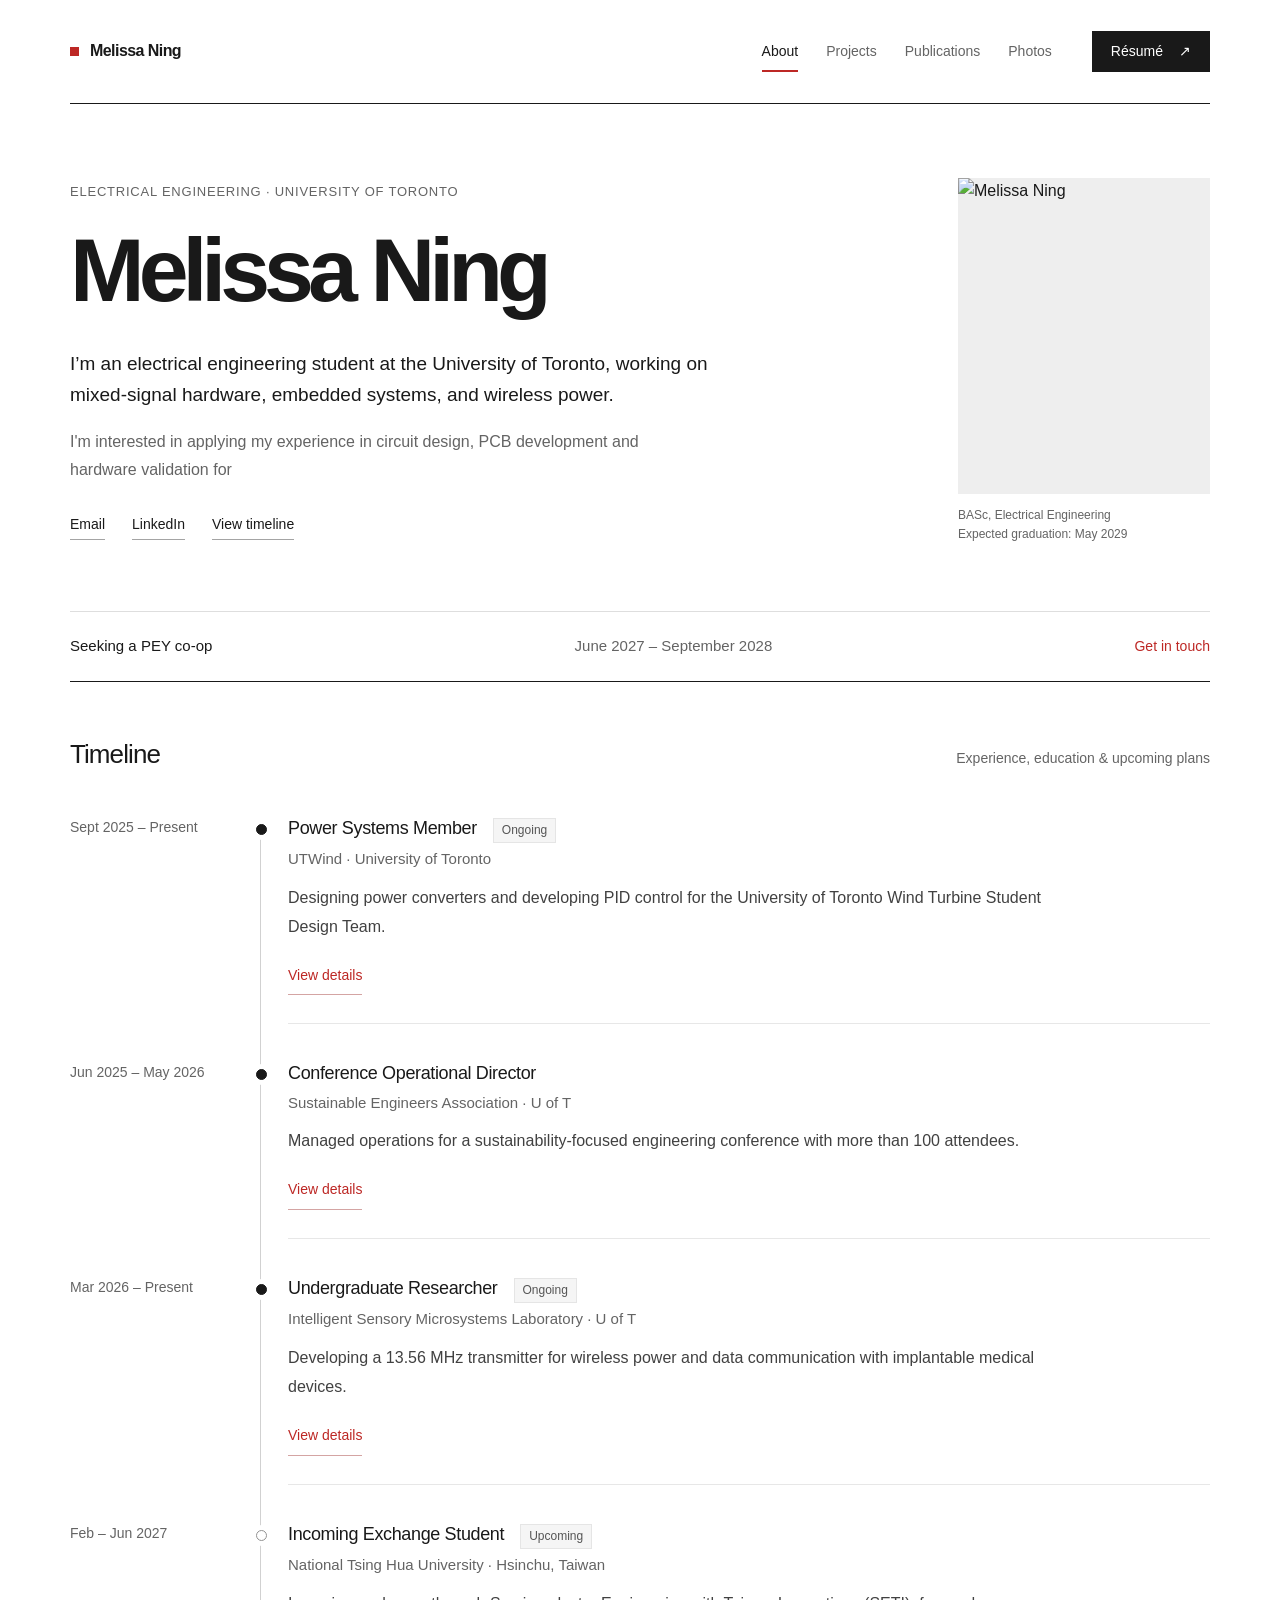
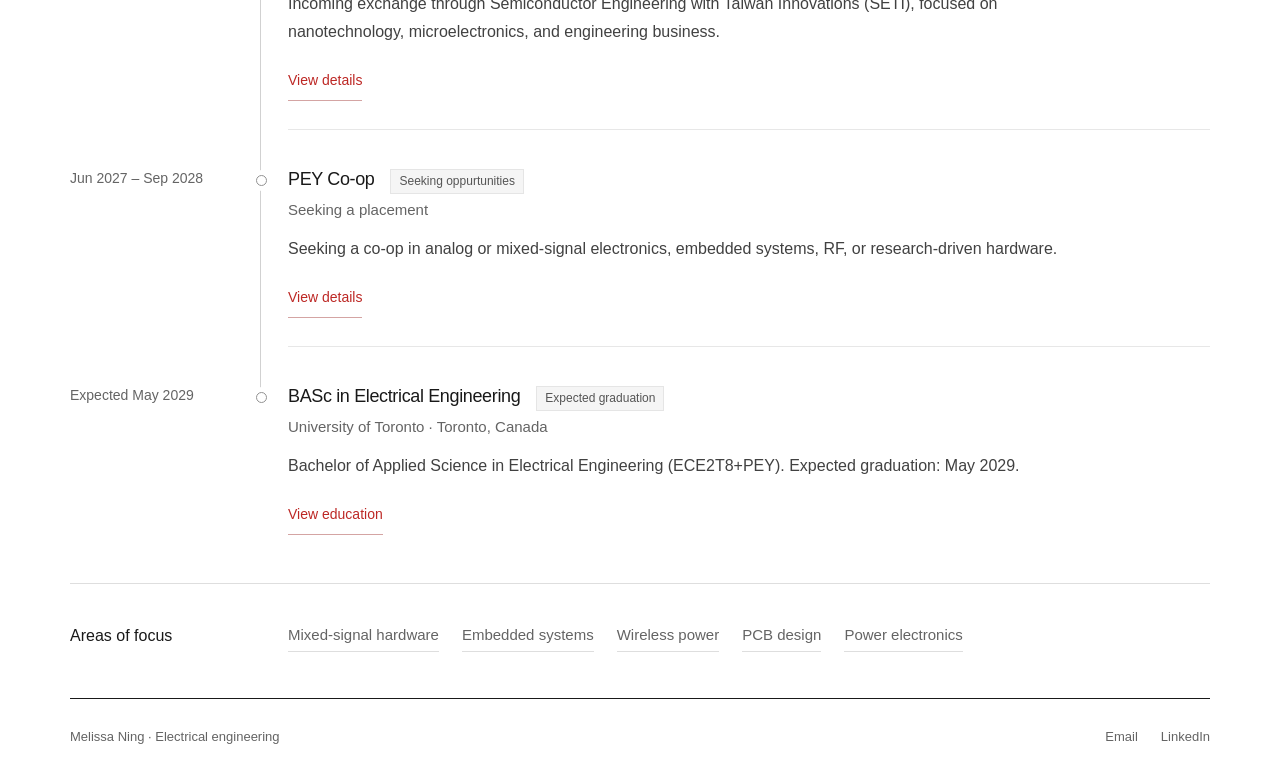
==== index.html @ c1f1effa "Add files via upload" ====
<!doctype html>
<html lang="en"><head>
<meta charset="utf-8"><meta name="viewport" content="width=device-width, initial-scale=1"><meta name="theme-color" content="#ffffff">
<title>Melissa Ning · Electrical Engineering</title><meta name="description" content="Electrical engineering student at the University of Toronto. Research, hardware development, embedded systems, and PEY co-op availability.">
<link rel="icon" type="image/svg+xml" href="data:image/svg+xml,%3Csvg xmlns='http://www.w3.org/2000/svg' viewBox='0 0 64 64'%3E%3Crect width='64' height='64' fill='%23191919'/%3E%3Ctext x='8' y='43' font-family='Arial,sans-serif' font-size='31' font-weight='700' fill='white'%3EMN%3C/text%3E%3Crect x='50' y='7' width='7' height='7' fill='%23bd2825'/%3E%3C/svg%3E"><link rel="stylesheet" href="styles.css">
<script src="content.js" defer></script><script src="app.js" defer></script>
</head><body data-page="home">
<a class="skip-link" href="#main">Skip to content</a>
<header class="site-header shell">
  <a class="wordmark" href="index.html" data-name>Melissa Ning</a>
  <div class="header-right">
    <nav class="site-nav" aria-label="Main navigation">
      <a href="index.html" data-page-link="home">About</a>
      <a href="projects.html" data-page-link="projects">Projects</a>
      <a href="publications.html" data-page-link="publications">Publications</a>
      <a href="photos.html" data-page-link="photos">Photos</a>
    </nav>
    <a class="button header-resume" href="assets/Melissa-Ning-Resume.pdf" target="_blank" rel="noopener" data-resume>Résumé <span aria-hidden="true">↗</span></a>
  </div>
</header>
<main class="shell" id="main"><section class="hero" aria-labelledby="home-title"><div class="hero-copy"><p class="eyebrow">Electrical engineering · University of Toronto</p><h1 id="home-title" data-name>Melissa Ning</h1><p class="intro" id="introduction"></p><p class="hero-description" id="about-description"></p><div class="contact-links"><a href="mailto:melissa.ning@mail.utoronto.ca" data-email>Email</a><a href="https://www.linkedin.com/in/melissa-ning/" target="_blank" rel="noopener noreferrer" data-linkedin>LinkedIn</a><a href="#experience">View timeline</a></div></div><figure class="portrait"><img id="portrait" src="assets/melissa.jpg" alt="Melissa Ning" width="252" height="316"><figcaption>BASc, Electrical Engineering<br>Expected graduation: May 2029</figcaption></figure></section>
<div class="availability"><strong id="availability-label">Seeking a PEY co-op</strong><span id="availability-dates">June 2027 – September 2028</span><a href="mailto:melissa.ning@mail.utoronto.ca" data-email>Get in touch</a></div>
<section class="home-section" id="experience" aria-labelledby="timeline-title"><div class="section-heading"><h2 id="timeline-title">Timeline</h2><p>Experience, education & upcoming plans</p></div><ol class="timeline" id="timeline"></ol></section>
<section class="skills" aria-labelledby="skills-title"><h2 id="skills-title">Areas of focus</h2><ul class="skill-list" id="skill-list"></ul></section><noscript><div class="no-script">Enable JavaScript to load the portfolio content. You can also <a href="assets/Melissa-Ning-Resume.pdf">read my résumé</a> or <a href="mailto:melissa.ning@mail.utoronto.ca">contact me by email</a>.</div></noscript></main>
<footer class="site-footer shell"><p><span data-name>Melissa Ning</span> · Electrical engineering</p><div class="footer-links"><a href="mailto:melissa.ning@mail.utoronto.ca" data-email>Email</a><a href="https://www.linkedin.com/in/melissa-ning/" target="_blank" rel="noopener noreferrer" data-linkedin>LinkedIn</a></div></footer>
<dialog class="experience-dialog" id="experience-dialog" aria-labelledby="experience-heading" aria-describedby="experience-subheading">
  <div class="experience-topbar"><span id="experience-date" class="panel-date"></span><button class="close-button" id="close-experience" aria-label="Close detail panel">×</button></div>
  <div class="experience-content"><span class="status" id="experience-status"></span><h2 id="experience-heading"></h2><p id="experience-subheading"></p><div id="experience-body"></div></div>
</dialog>
<dialog class="photo-dialog" id="photo-dialog" aria-labelledby="photo-title">
  <div class="dialog-topbar"><h2 id="photo-title">Photo</h2><button class="close-button" id="close-photo" aria-label="Close photo">×</button></div>
  <img class="full-photo" id="full-photo" alt="">
  <div class="dialog-navigation" id="photo-navigation"><button id="previous-photo">Previous</button><span class="photo-count" id="photo-count" aria-live="polite"></span><button id="next-photo">Next</button></div>
</dialog>
</body></html>
---- styles.css ----
:root{color-scheme:light;--paper:#fff;--ink:#191919;--muted:#646464;--line:#dedede;--soft:#f5f5f5;--accent:#bd2825;--sans:'Helvetica Neue',Helvetica,Arial,sans-serif}
*{box-sizing:border-box}html{scroll-behavior:smooth;scroll-padding-top:2rem}body{margin:0;background:var(--paper);color:var(--ink);font-family:var(--sans);font-size:1rem;line-height:1.65;-webkit-font-smoothing:antialiased}button,input{font:inherit}button,a{touch-action:manipulation;-webkit-tap-highlight-color:transparent}a{color:inherit;text-decoration:none}button{cursor:pointer}img{max-width:100%}button:focus-visible,a:focus-visible,summary:focus-visible{outline:2px solid var(--accent);outline-offset:5px}::selection{background:#f3d2d1;color:#191919}[hidden]{display:none!important}
.shell{width:min(1140px,calc(100% - 112px));margin-inline:auto}.skip-link{position:fixed;z-index:10;top:-90px;left:18px;padding:10px 18px;background:var(--ink);color:#fff}.skip-link:focus{top:18px}
.site-header{display:flex;align-items:center;justify-content:space-between;gap:28px;min-height:104px;border-bottom:1px solid var(--ink)}.wordmark{font-size:1rem;letter-spacing:-.035em;font-weight:700;white-space:nowrap}.wordmark:before{content:'';display:inline-block;width:9px;height:9px;background:var(--accent);margin-right:11px}.header-right{display:flex;align-items:center;gap:40px}.site-nav{display:flex;align-items:center;gap:28px}.site-nav a{font-size:.875rem;color:var(--muted);position:relative;padding:12px 0}.site-nav a:hover{color:var(--ink)}.site-nav a[aria-current=page]{color:var(--ink);font-weight:500}.site-nav a[aria-current=page]:after{content:'';position:absolute;height:2px;background:var(--accent);bottom:3px;left:0;right:0}.button{display:inline-flex;align-items:center;justify-content:center;gap:16px;background:var(--ink);color:#fff;border:1px solid var(--ink);padding:9px 18px;font-size:.875rem;line-height:1.5}.button:hover{background:#414141}.button.secondary{background:#fff;color:var(--ink);border-color:#aaa}.button.secondary:hover{background:var(--soft)}
.hero{padding:74px 0 67px;display:grid;grid-template-columns:minmax(0,1fr) 252px;gap:80px;align-items:center}.eyebrow{margin:0 0 20px;font-size:.8125rem;line-height:1.6;letter-spacing:.06em;text-transform:uppercase;color:var(--muted);font-weight:500}.hero h1{font-weight:600;font-size:clamp(3.5rem,7vw,5.625rem);letter-spacing:-.067em;line-height:1.05;margin:0 0 31px}.intro{font-size:1.1875rem;line-height:1.65;max-width:650px;margin:0 0 17px}.hero-description{font-size:1rem;line-height:1.8;color:var(--muted);max-width:610px;margin:0}.contact-links{display:flex;flex-wrap:wrap;gap:27px;margin-top:28px}.contact-links a{font-size:.875rem;border-bottom:1px solid #a4a4a4;padding-bottom:3px}.contact-links a:hover{color:var(--accent);border-color:var(--accent)}.portrait{margin:0}.portrait img{width:252px;height:316px;display:block;object-fit:cover;background:#eee}.portrait figcaption{margin-top:12px;font-size:.75rem;color:var(--muted);line-height:1.6}
.availability{display:flex;justify-content:space-between;align-items:center;gap:28px;border-top:1px solid var(--line);border-bottom:1px solid var(--ink);padding:22px 0}.availability strong{font-weight:500;font-size:.9375rem}.availability span{font-size:.9375rem;color:var(--muted)}.availability a{font-size:.875rem;color:var(--accent);white-space:nowrap}.availability a:hover{text-decoration:underline}
.home-section{padding:56px 0 48px;border-bottom:1px solid var(--line)}.section-heading{display:flex;align-items:baseline;justify-content:space-between;gap:25px;margin-bottom:43px}.section-heading h2{font-size:1.625rem;line-height:1.3;letter-spacing:-.035em;font-weight:500;margin:0}.section-heading p{font-size:.875rem;color:var(--muted);margin:0}.timeline{margin:0;padding:0;list-style:none}.timeline-item{display:grid;grid-template-columns:178px minmax(0,1fr);column-gap:40px;padding:0 0 36px;position:relative}.timeline-item:last-child{padding-bottom:0}.timeline-item:before{content:'';position:absolute;left:190px;top:10px;bottom:-10px;width:1px;background:#d1d1d1}.timeline-item:last-child:before{display:none}.timeline-item:after{content:'';position:absolute;left:186px;top:9px;width:9px;height:9px;background:var(--ink);border:1px solid var(--ink);border-radius:50%;box-shadow:0 0 0 5px #fff}.timeline-item.future:after{background:#fff;border-color:#929292}.timeline-date{font-size:.875rem;color:var(--muted);line-height:1.7;margin:0;padding-top:1px}.timeline-copy{padding-bottom:28px;border-bottom:1px solid #e7e7e7;min-width:0}.timeline-item:last-child .timeline-copy{padding-bottom:0;border-bottom:0}.timeline-title-row{display:flex;align-items:baseline;flex-wrap:wrap;gap:8px 16px}.timeline-copy h3{font-size:1.125rem;font-weight:500;letter-spacing:-.02em;line-height:1.45;margin:0}.status{display:inline-block;color:#555;background:var(--soft);border:1px solid #e5e5e5;padding:2px 8px;font-size:.75rem;line-height:1.6;font-weight:400}.timeline-organization{font-size:.9375rem;color:var(--muted);line-height:1.65;margin:4px 0 12px}.timeline-description{font-size:1rem;line-height:1.8;margin:0;color:#414141;max-width:770px}.entry-highlights{font-size:1rem;line-height:1.85;padding-left:20px;margin:17px 0;color:#414141}.entry-highlights li{margin-bottom:10px;padding-left:3px}.entry-highlights li::marker{color:#888}.skills{padding:39px 0 46px;display:grid;grid-template-columns:218px minmax(0,1fr);gap:0}.skills h2{font-size:1rem;font-weight:500;margin:0}.skill-list,.tag-list{display:flex;gap:8px 23px;flex-wrap:wrap;list-style:none;padding:0;margin:0;color:var(--muted);font-size:.9375rem}.skill-list li{padding:0 0 4px;border-bottom:1px solid var(--line)}
.page-heading{padding:64px 0 47px;max-width:860px}.page-heading h1{font-weight:500;letter-spacing:-.06em;font-size:clamp(3rem,6vw,4.625rem);line-height:1.07;margin:0 0 24px}.page-heading .eyebrow{margin-bottom:16px}.page-description{font-size:1.0625rem;color:var(--muted);margin:0;max-width:720px;line-height:1.8}.entry-list{border-top:1px solid var(--ink)}.work-entry{display:grid;grid-template-columns:178px minmax(0,1fr);column-gap:40px;padding:36px 0 42px;border-bottom:1px solid var(--line);scroll-margin-top:30px}.work-meta{padding-top:3px}.work-meta .eyebrow{font-size:.75rem;letter-spacing:.045em;margin:0 0 15px}.work-main{min-width:0}.work-main h2{font-size:1.75rem;line-height:1.25;font-weight:500;letter-spacing:-.045em;margin:0 0 12px}.work-main h2 a:hover{color:var(--accent)}.work-organization{font-size:.9375rem;line-height:1.6;color:var(--muted);margin:0 0 21px}.work-description{font-size:1rem;line-height:1.85;margin:0 0 20px;max-width:750px}.tag-list{font-size:.8125rem;gap:8px 17px;margin-top:22px}.tag-list li{color:#686868}.project-link{display:inline-block;font-size:.875rem;color:var(--accent);margin-top:22px;padding-bottom:3px;border-bottom:1px solid #d4a4a3}.entry-links{display:flex;flex-wrap:wrap;gap:16px 24px;margin-top:22px}.entry-links a{font-size:.875rem;color:var(--accent);text-decoration:underline;text-underline-offset:4px}.publication-entry .work-main h2{font-size:1.55rem}.publication-entry .work-description{margin-bottom:0}.page-main{min-height:calc(100vh - 205px);padding-bottom:70px}.empty-state{padding:30px 0;color:var(--muted)}
.breadcrumbs{font-size:.8125rem;color:var(--muted);margin:32px 0 0;display:flex;flex-wrap:wrap;gap:10px}.breadcrumbs a{text-decoration:underline;text-underline-offset:3px}.project-heading{padding-top:34px;max-width:990px}.project-heading h1{font-size:clamp(2.7rem,5.2vw,4rem);max-width:930px}.project-heading .page-description{font-size:1.1875rem;color:#414141;max-width:820px}.project-layout{display:grid;grid-template-columns:178px minmax(0,1fr);gap:40px;border-top:1px solid var(--ink);padding-top:36px}.project-sidebar{align-self:start;position:sticky;top:28px;font-size:.8125rem;color:var(--muted)}.project-sidebar h2{font-size:.8125rem;font-weight:500;color:var(--ink);margin:0 0 15px}.project-sidebar ul{list-style:none;padding:0;margin:0 0 28px;display:grid;gap:10px}.project-sidebar a:hover{color:var(--accent);text-decoration:underline}.project-sidebar .status{margin-bottom:26px}.project-content{min-width:0}.project-section{padding:0 0 37px;margin:0 0 36px;border-bottom:1px solid var(--line);scroll-margin-top:30px}.project-section:last-child{border:0;margin-bottom:0;padding-bottom:0}.project-section h2{font-size:1.5rem;font-weight:500;letter-spacing:-.035em;line-height:1.3;margin:0 0 23px}.project-section p{font-size:1rem;line-height:1.85;color:#414141;margin:0 0 20px}.project-section p:last-child{margin-bottom:0}.project-footer-link{display:inline-block;font-size:.875rem;border-bottom:1px solid #a9a9a9;margin-top:43px}.table-wrap{overflow-x:auto;margin:24px 0}.project-table{width:100%;border-collapse:collapse;text-align:left;font-size:.9375rem}.project-table th,.project-table td{padding:12px 15px;border-bottom:1px solid var(--line);vertical-align:top}.project-table th{font-weight:500;background:var(--soft)}
.photo-grid{display:grid;grid-template-columns:repeat(3,minmax(0,1fr));gap:30px 24px}.photo-tile{margin:0;min-width:0}.photo-button{border:0;padding:0;background:transparent;display:block;position:relative;width:100%;text-align:left;overflow:hidden}.photo-button img{width:100%;aspect-ratio:4/5;object-fit:cover;display:block;transition:opacity .18s;background:#eee}.photo-button:hover img{opacity:.9}.photo-tile figcaption{font-size:.875rem;line-height:1.7;color:var(--muted);margin-top:12px}.work-photos{grid-template-columns:repeat(2,minmax(0,1fr));gap:27px 20px;margin-top:26px}.work-photos .photo-button img{aspect-ratio:4/3;object-fit:contain;background:#f7f7f7}.photo-wide{grid-column:1/-1}.work-photos .photo-wide img{aspect-ratio:auto;max-height:650px}.photo-error{font-size:.875rem;color:var(--muted)}
.photo-dialog{width:min(1000px,calc(100vw - 40px));max-height:calc(100dvh - 40px);border:0;padding:20px 24px 24px;background:#fff;color:var(--ink);overflow:auto;overscroll-behavior:contain;box-shadow:0 20px 70px #0003}.photo-dialog::backdrop{background:#171717ba}.dialog-topbar{display:flex;align-items:center;justify-content:space-between;gap:20px;margin-bottom:18px}.dialog-topbar h2{font-size:1rem;font-weight:500;line-height:1.5;margin:0}.close-button{display:grid;place-items:center;background:#fff;border:1px solid #d7d7d7;width:36px;height:36px;font-size:1.625rem;line-height:1;color:var(--ink);flex-shrink:0}.close-button:hover{background:var(--soft)}.full-photo{display:block;width:100%;max-height:calc(100dvh - 195px);object-fit:contain}.dialog-navigation{display:flex;justify-content:space-between;align-items:center;gap:20px;margin-top:20px}.dialog-navigation button{background:transparent;padding:4px 0;border:0;font-size:.875rem;color:var(--accent)}.dialog-navigation button:disabled{opacity:.4;cursor:default}.photo-count{font-size:.8125rem;color:var(--muted)}
.site-footer{display:flex;justify-content:space-between;gap:20px;padding:27px 0 32px;border-top:1px solid var(--ink);font-size:.8125rem;color:var(--muted)}.site-footer p{margin:0}.footer-links{display:flex;flex-wrap:wrap;gap:23px}.footer-links a:hover{color:var(--ink);text-decoration:underline}.no-script{border:1px solid var(--line);padding:24px;margin:25px 0}.no-script a{text-decoration:underline}
@media(max-width:1050px){.shell{width:calc(100% - 72px)}.hero{gap:48px;grid-template-columns:minmax(0,1fr) 220px}.portrait img{width:220px;height:278px}.header-right{gap:28px}.site-nav{gap:22px}.timeline-item,.work-entry,.project-layout{grid-template-columns:153px minmax(0,1fr);gap:32px}.timeline-item:before{left:164px}.timeline-item:after{left:160px}.skills{grid-template-columns:185px minmax(0,1fr)}}
@media(max-width:760px){.shell{width:calc(100% - 44px)}.site-header{flex-wrap:wrap;min-height:0;padding:22px 0 0;gap:18px}.header-right{display:contents}.header-resume{margin-left:auto;padding:7px 14px}.site-nav{order:3;width:100%;justify-content:space-between;padding:3px 0 12px;gap:18px}.site-nav a{font-size:.875rem}.hero{padding:42px 0 38px;gap:30px;grid-template-columns:minmax(0,1fr) 150px;align-items:start}.hero h1{font-size:3.6rem;margin-bottom:24px}.hero .eyebrow{font-size:.75rem}.intro{font-size:1.0625rem}.portrait img{width:150px;height:195px}.portrait figcaption{font-size:.75rem}.contact-links{gap:20px;margin-top:23px}.availability{flex-wrap:wrap;gap:8px 18px;padding:18px 0}.availability span{font-size:.875rem}.availability a{margin-left:auto}.home-section{padding:40px 0}.section-heading{margin-bottom:34px}.section-heading h2{font-size:1.5rem}.section-heading p{font-size:.8125rem}.timeline-item{grid-template-columns:1fr;padding-left:24px;padding-bottom:29px;gap:7px}.timeline-item:before{left:4px;top:10px}.timeline-item:after{left:0;top:9px}.timeline-date{font-size:.8125rem;margin-bottom:5px}.timeline-copy{padding-bottom:26px}.timeline-copy h3{font-size:1.0625rem}.timeline-organization{font-size:.875rem}.skills{grid-template-columns:1fr;gap:20px;padding:32px 0 43px}.skill-list{font-size:.875rem}.page-heading{padding:44px 0 35px}.page-heading h1{font-size:3.4rem}.page-description{font-size:1rem}.work-entry{grid-template-columns:1fr;gap:21px;padding:28px 0 33px}.work-meta{display:flex;flex-wrap:wrap;align-items:center;gap:12px 18px;padding:0}.work-meta .eyebrow{margin:0}.work-main h2{font-size:1.45rem}.work-organization{font-size:.875rem;margin-bottom:19px}.publication-entry .work-main h2{font-size:1.4rem}.page-main{padding-bottom:42px}.photo-grid{grid-template-columns:repeat(2,minmax(0,1fr));gap:25px 18px}.site-footer{font-size:.8125rem;flex-wrap:wrap;padding:24px 0}.photo-dialog{width:calc(100vw - 24px);max-height:calc(100dvh - 24px);padding:15px}.full-photo{max-height:calc(100dvh - 170px)}.project-layout{grid-template-columns:1fr;gap:30px;padding-top:25px}.project-sidebar{position:static;display:flex;flex-wrap:wrap;gap:14px 24px;border-bottom:1px solid var(--line);padding-bottom:22px}.project-sidebar h2{width:100%;margin:0}.project-sidebar ul{display:flex;flex-wrap:wrap;gap:9px 19px;margin:0}.project-sidebar .status{margin:0}.project-heading{padding-top:28px}.project-heading .page-description{font-size:1.0625rem}.project-section{padding-bottom:28px;margin-bottom:28px}.project-section h2{font-size:1.375rem}}
@media(max-width:520px){.shell{width:calc(100% - 38px)}.hero{grid-template-columns:1fr;gap:30px;padding-top:37px}.hero h1{font-size:3.8rem}.portrait{display:flex;align-items:flex-end;gap:20px}.portrait img{width:132px;height:165px}.portrait figcaption{max-width:160px;margin:0 0 2px;font-size:.8125rem}.availability{display:grid;grid-template-columns:1fr auto;gap:3px 14px}.availability strong{grid-column:1}.availability span{grid-column:1}.availability a{grid-column:2;grid-row:1/3;margin:0;font-size:.8125rem}.section-heading{align-items:start;flex-direction:column;gap:7px}.page-heading h1{font-size:3rem}.project-heading h1{font-size:2.6rem}.photo-grid{grid-template-columns:1fr}.timeline-title-row{gap:7px 11px}.footer-links{gap:21px}}
@media(prefers-reduced-motion:reduce){html{scroll-behavior:auto}*,*:before,*:after{transition:none!important;animation:none!important}}
.timeline-panel-button{display:inline-block;min-height:44px;margin:10px 0 0;padding:8px 0 4px;border:0;border-bottom:1px solid #d4a4a3;background:transparent;color:var(--accent);font-size:.875rem;line-height:1.6;text-align:left}.timeline-panel-button:hover{border-bottom-color:var(--accent);color:#8e1c19}
.experience-dialog{width:min(860px,calc(100vw - 48px));max-height:calc(100dvh - 48px);padding:0;border:1px solid #ccc;background:#fff;color:var(--ink);overflow:auto;overscroll-behavior:contain;box-shadow:0 20px 70px #0003}.experience-dialog::backdrop{background:#171717a8}.experience-topbar{position:sticky;top:0;z-index:1;display:flex;justify-content:space-between;align-items:center;gap:20px;padding:20px 32px;background:#fff;border-bottom:1px solid var(--line)}.panel-date{font-size:.875rem;color:var(--muted)}.experience-content{padding:30px 40px 42px}.experience-content>.status{margin-bottom:18px}.experience-content>h2{font-weight:500;font-size:2.125rem;letter-spacing:-.045em;line-height:1.17;margin:0 0 14px}.experience-content>p{font-size:1.0625rem;line-height:1.7;color:var(--muted);margin:0 0 27px}#experience-body{padding-top:24px;border-top:1px solid var(--line)}.panel-paragraph{font-size:1rem;line-height:1.85;color:#414141;margin:0 0 20px}.panel-section-heading{font-size:1.125rem;font-weight:500;margin:27px 0 12px}.panel-photos{margin-top:30px}.experience-content .tag-list{margin-bottom:7px}
@media(max-width:600px){.experience-dialog{width:calc(100vw - 24px);max-height:calc(100dvh - 24px)}.experience-topbar{padding:14px 20px}.experience-content{padding:23px 22px 30px}.experience-content>h2{font-size:1.65rem}.experience-content>p{font-size:1rem}.panel-date{font-size:.8125rem}}
.project-video {
  margin: 28px 0;
}

.project-video video {
  display: block;
  width: 100%;
  max-height: 70vh;
  background: #111;
}

.project-video figcaption {
  margin-top: 10px;
  font-size: 0.875rem;
  color: var(--muted);
}

.photo-quote {
  display: flex;
  align-items: baseline;
  flex-wrap: wrap;
  gap: 12px 20px;
  margin: 20px 0 32px;
}

.photo-quote p {
  margin: 0;
  font-style: italic;
}

.photo-quote button {
  padding: 0;
  border: 0;
  background: none;
  color: inherit;
  font: inherit;
  font-size: 0.85rem;
  text-decoration: underline;
  text-underline-offset: 4px;
  cursor: pointer;
}
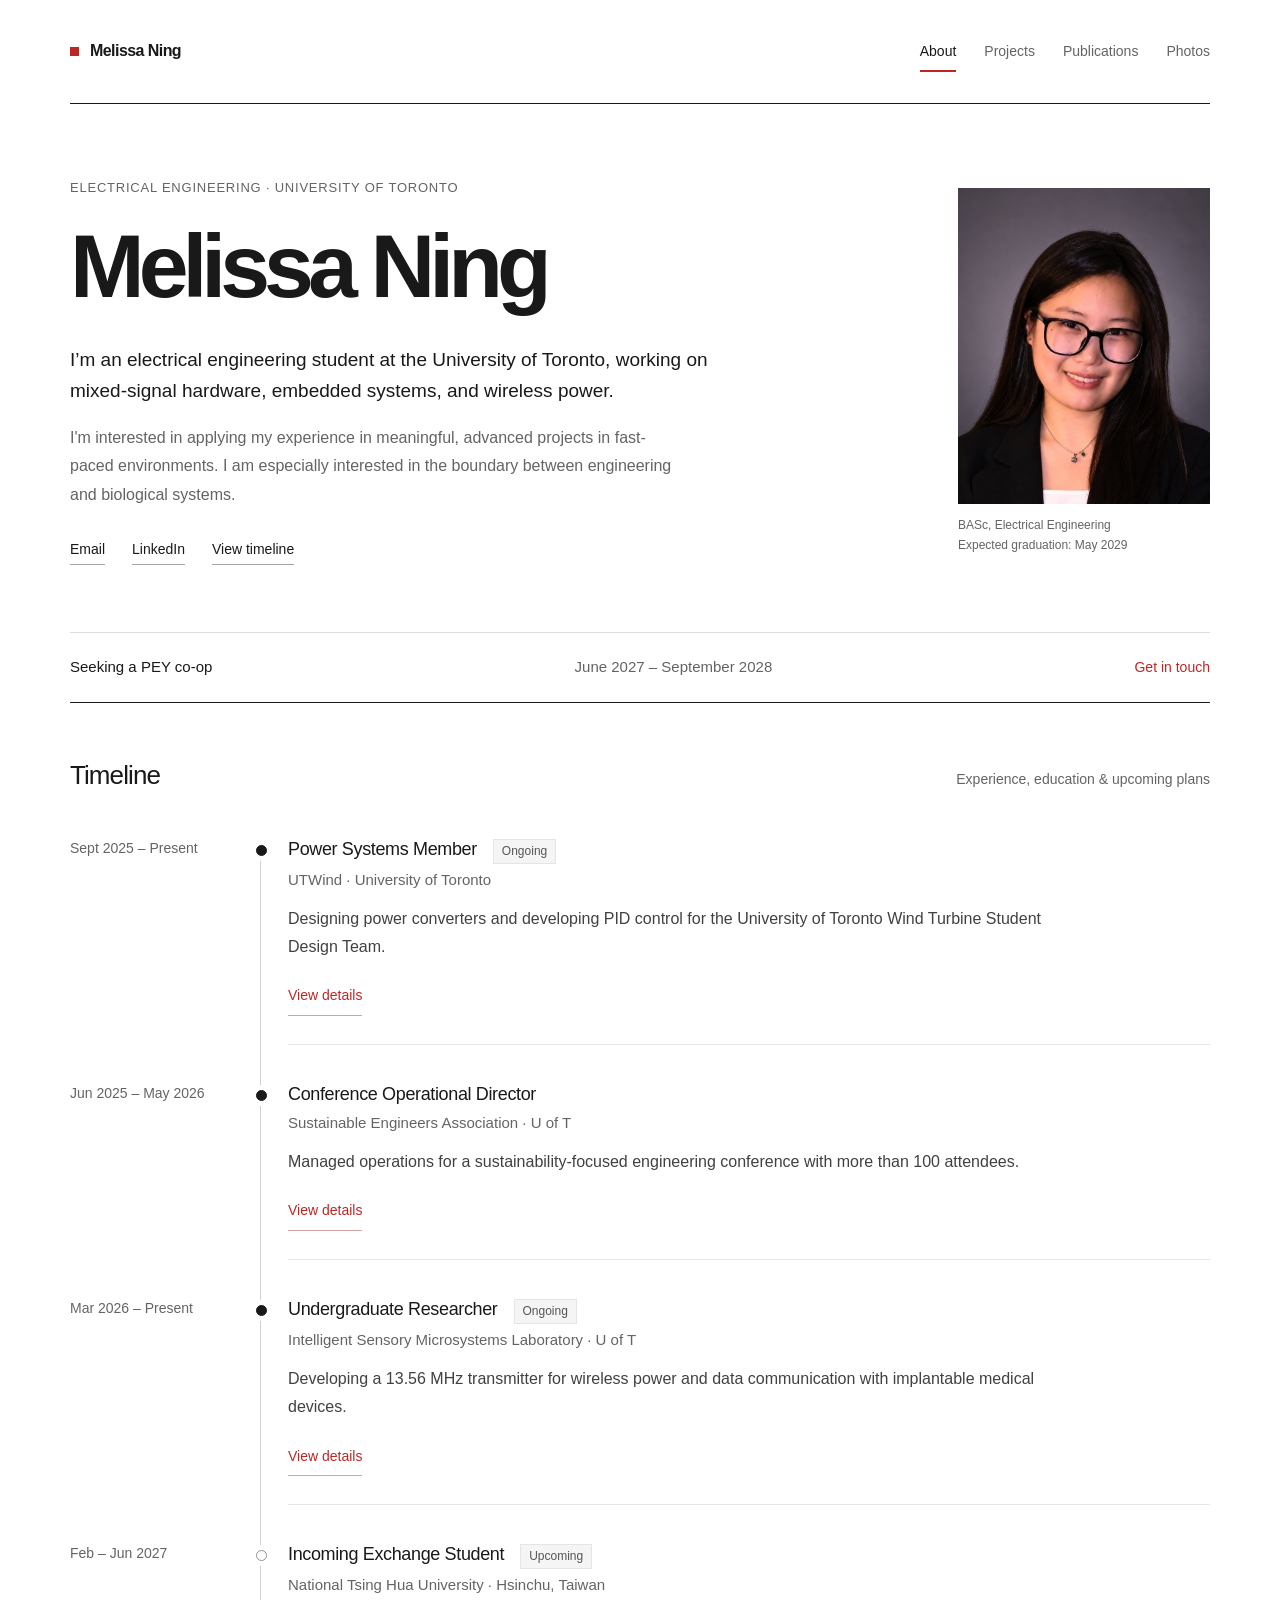
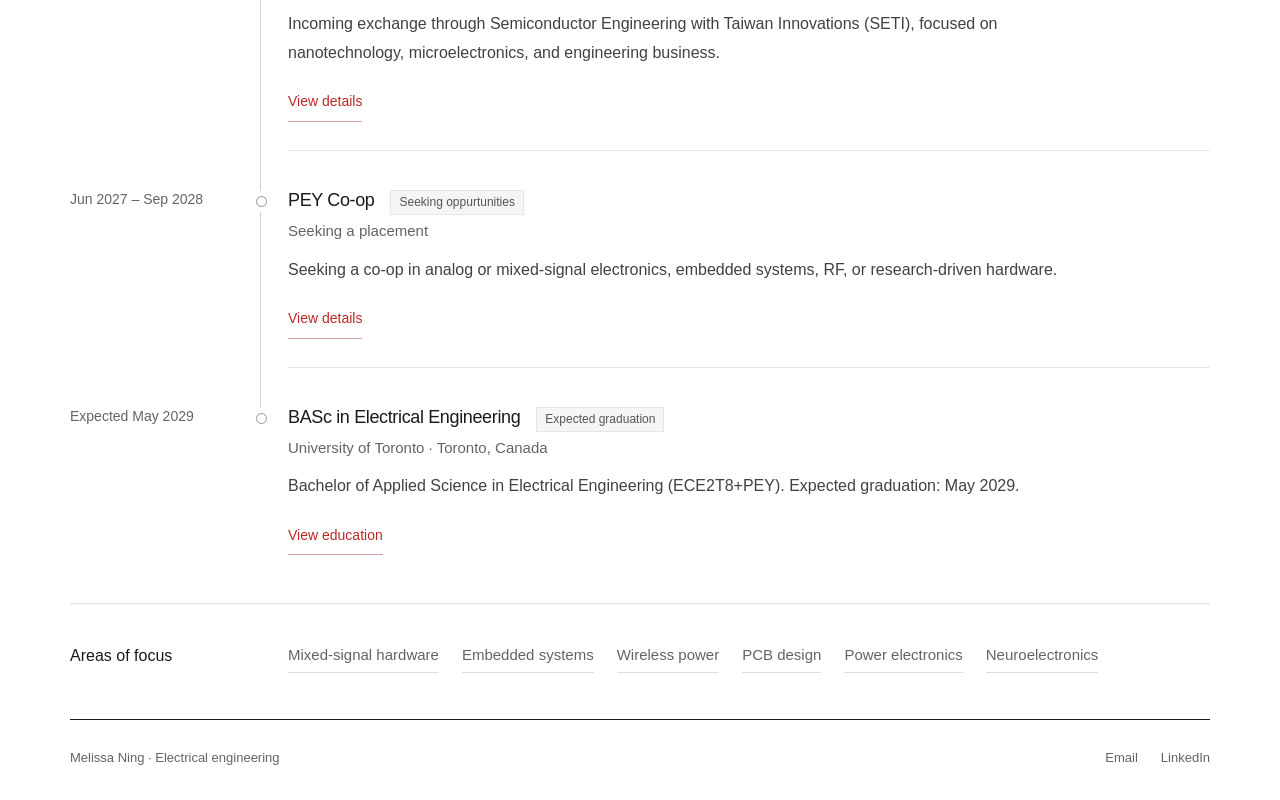
==== commit 57dd6a84: "Remove résumé link from header" ====
--- a/index.html
+++ b/index.html
@@ -15,7 +15,7 @@
       <a href="publications.html" data-page-link="publications">Publications</a>
       <a href="photos.html" data-page-link="photos">Photos</a>
     </nav>
-    <a class="button header-resume" href="assets/Melissa-Ning-Resume.pdf" target="_blank" rel="noopener" data-resume>Résumé <span aria-hidden="true">↗</span></a>
+    
   </div>
 </header>
 <main class="shell" id="main"><section class="hero" aria-labelledby="home-title"><div class="hero-copy"><p class="eyebrow">Electrical engineering · University of Toronto</p><h1 id="home-title" data-name>Melissa Ning</h1><p class="intro" id="introduction"></p><p class="hero-description" id="about-description"></p><div class="contact-links"><a href="mailto:melissa.ning@mail.utoronto.ca" data-email>Email</a><a href="https://www.linkedin.com/in/melissa-ning/" target="_blank" rel="noopener noreferrer" data-linkedin>LinkedIn</a><a href="#experience">View timeline</a></div></div><figure class="portrait"><img id="portrait" src="assets/melissa.jpg" alt="Melissa Ning" width="252" height="316"><figcaption>BASc, Electrical Engineering<br>Expected graduation: May 2029</figcaption></figure></section>
